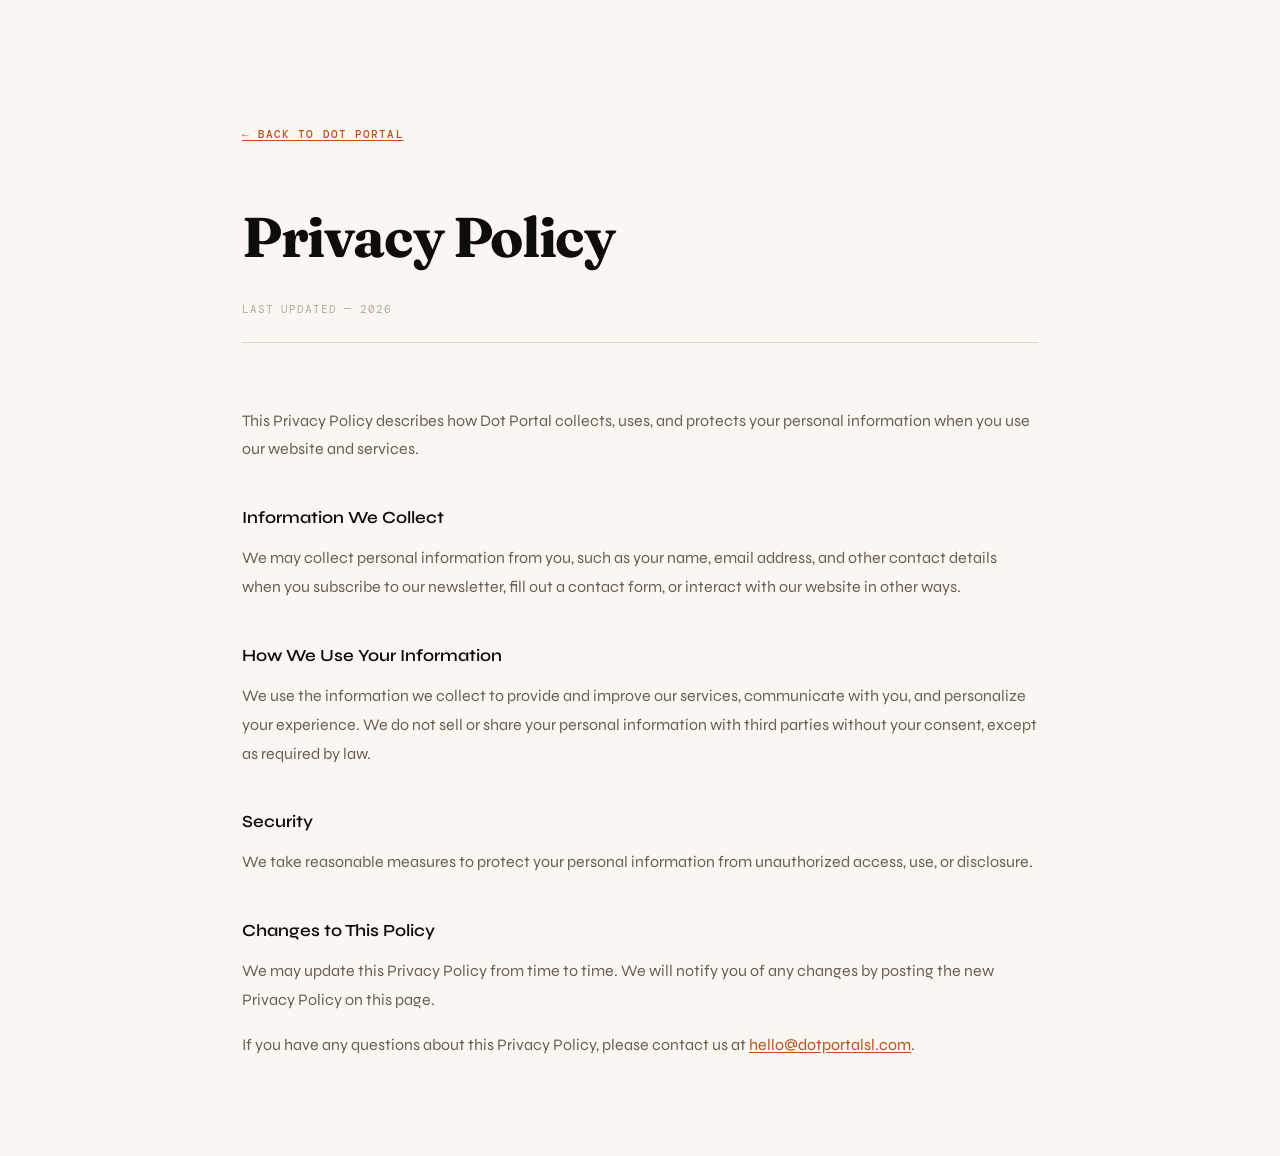
==== privacy-policy.html @ a1b84927 "Audit: performance, security & SEO improvements Performance - Remove Font Awesome CDN (~100KB render" ====
<!DOCTYPE html>
<html lang="en">
<head>
    <meta charset="UTF-8">
    <meta name="viewport" content="width=device-width, initial-scale=1.0">
    <meta name="description" content="Privacy Policy for Dot Portal. Learn how we collect, use, and protect your personal information.">
    <meta name="robots" content="index, follow">
    <title>Privacy Policy &mdash; Dot Portal</title>
    <link rel="canonical" href="https://www.dotportalsl.com/privacy-policy.html">
    <meta name="theme-color" content="#faf7f2" media="(prefers-color-scheme: light)">
    <meta name="theme-color" content="#100e0b" media="(prefers-color-scheme: dark)">
    <link rel="icon" type="image/png" sizes="32x32" href="/images/favicon/favicon-32x32.png">
    <link rel="preconnect" href="https://fonts.googleapis.com">
    <link rel="preconnect" href="https://fonts.gstatic.com" crossorigin>
    <link href="https://fonts.googleapis.com/css2?family=Fraunces:opsz,wght@9..144,300..900&family=Syne:wght@400;500;600;700&family=DM+Mono:wght@400;500&display=swap" rel="stylesheet">
    <link rel="stylesheet" href="/assets/css/style.css">
</head>
<body>
    <div class="page-wrap">
        <a href="/" class="page-back">&larr; Back to Dot Portal</a>
        <h1>Privacy Policy</h1>
        <span class="page-date">Last updated &mdash; 2026</span>

        <p>This Privacy Policy describes how Dot Portal collects, uses, and protects your personal information when you use our website and services.</p>

        <h2>Information We Collect</h2>
        <p>We may collect personal information from you, such as your name, email address, and other contact details when you subscribe to our newsletter, fill out a contact form, or interact with our website in other ways.</p>

        <h2>How We Use Your Information</h2>
        <p>We use the information we collect to provide and improve our services, communicate with you, and personalize your experience. We do not sell or share your personal information with third parties without your consent, except as required by law.</p>

        <h2>Security</h2>
        <p>We take reasonable measures to protect your personal information from unauthorized access, use, or disclosure.</p>

        <h2>Changes to This Policy</h2>
        <p>We may update this Privacy Policy from time to time. We will notify you of any changes by posting the new Privacy Policy on this page.</p>

        <p>If you have any questions about this Privacy Policy, please contact us at <a href="mailto:hello@dotportalsl.com">hello@dotportalsl.com</a>.</p>
    </div>
    <script src="/assets/js/script.js" defer></script>
</body>
</html>
---- assets/css/style.css ----
/* ================================================================
   DOT PORTAL — WARM EDITORIAL REDESIGN
   Fraunces + Syne + DM Mono
   Light & Dark theme — warm parchment palette
   ================================================================ */

/* === DESIGN TOKENS === */
:root {
    --color-bg:          #faf7f2;
    --color-bg-alt:      #f3ede4;
    --color-bg-card:     #ede5d8;
    --color-ink:         #0f0d0a;
    --color-ink-muted:   #6b5f52;
    --color-ink-faint:   #b5a899;
    --color-accent:      #bf4e1a;
    --color-accent-warm: #e87a3f;
    --color-rule:        #ddd4c7;

    --font-display: 'Fraunces', Georgia, serif;
    --font-body:    'Syne', system-ui, sans-serif;
    --font-mono:    'DM Mono', 'Courier New', monospace;

    --sp-1:  0.25rem;
    --sp-2:  0.5rem;
    --sp-3:  0.75rem;
    --sp-4:  1rem;
    --sp-5:  1.25rem;
    --sp-6:  1.5rem;
    --sp-8:  2rem;
    --sp-10: 2.5rem;
    --sp-12: 3rem;
    --sp-16: 4rem;
    --sp-20: 5rem;
    --sp-24: 6rem;
    --sp-32: 8rem;

    --container-max:    1160px;
    --container-narrow: 860px;
    --philosophy-num-size: 26px;

    --ease-out:   cubic-bezier(0.16, 1, 0.3, 1);
    --ease-inout: cubic-bezier(0.4, 0, 0.2, 1);
    --dur-fast:   140ms;
    --dur-base:   270ms;
    --dur-slow:   500ms;
}

[data-theme="dark"] {
    --color-bg:          #100e0b;
    --color-bg-alt:      #181410;
    --color-bg-card:     #211c16;
    --color-ink:         #f0ebe3;
    --color-ink-muted:   #9e8e7c;
    --color-ink-faint:   #5a4f44;
    --color-accent:      #e8703a;
    --color-accent-warm: #f09060;
    --color-rule:        #2a2320;
}

/* === RESET === */
*, *::before, *::after {
    margin: 0;
    padding: 0;
    box-sizing: border-box;
}

html {
    font-size: 16px;
    scroll-behavior: smooth;
    -webkit-font-smoothing: antialiased;
    -moz-osx-font-smoothing: grayscale;
}

body {
    font-family: var(--font-body);
    font-weight: 400;
    line-height: 1.65;
    color: var(--color-ink);
    background-color: var(--color-bg);
    overflow-x: hidden;
    transition:
        background-color var(--dur-slow) var(--ease-inout),
        color var(--dur-slow) var(--ease-inout);
}

a   { color: inherit; text-decoration: none; }
img { max-width: 100%; height: auto; display: block; }

button {
    font-family: inherit;
    border: none;
    background: none;
    cursor: pointer;
    color: inherit;
}

/* === LAYOUT === */
.container {
    max-width: var(--container-max);
    margin: 0 auto;
    padding: 0 var(--sp-8);
}

/* === HEADER === */
.header {
    position: fixed;
    top: 0; left: 0; right: 0;
    z-index: 100;
    padding: var(--sp-8) 0;
    transition:
        padding var(--dur-base) var(--ease-inout),
        background-color var(--dur-base) var(--ease-inout),
        border-color var(--dur-base) var(--ease-inout),
        box-shadow var(--dur-base) var(--ease-inout);
}

.header.scrolled {
    padding: var(--sp-4) 0;
    background-color: color-mix(in srgb, var(--color-bg) 94%, transparent);
    backdrop-filter: blur(20px);
    -webkit-backdrop-filter: blur(20px);
    border-bottom: 1px solid var(--color-rule);
}

[data-theme="dark"] .header.scrolled {
    background-color: color-mix(in srgb, var(--color-bg) 94%, transparent);
}

.nav {
    max-width: var(--container-max);
    margin: 0 auto;
    padding: 0 var(--sp-8);
    display: flex;
    align-items: center;
    justify-content: space-between;
}

.nav-logo img {
    height: 34px;
    width: auto;
    opacity: 0.88;
    transition: opacity var(--dur-fast);
}
.nav-logo:hover img { opacity: 1; }

.nav-right {
    display: flex;
    align-items: center;
    gap: var(--sp-5);
}

.nav-links {
    display: flex;
    align-items: center;
    gap: var(--sp-8);
}

.nav-link {
    font-family: var(--font-body);
    font-size: 0.875rem;
    font-weight: 500;
    color: var(--color-ink-muted);
    transition: color var(--dur-fast);
    letter-spacing: 0.01em;
}
.nav-link:hover { color: var(--color-ink); }

.nav-link--cta {
    color: var(--color-ink);
    padding: var(--sp-2) var(--sp-5);
    border: 1.5px solid var(--color-rule);
    border-radius: 100px;
    transition:
        background-color var(--dur-fast),
        border-color var(--dur-fast),
        color var(--dur-fast);
}
.nav-link--cta:hover {
    background-color: var(--color-ink);
    border-color: var(--color-ink);
    color: var(--color-bg);
}

.theme-toggle {
    display: flex;
    align-items: center;
    justify-content: center;
    width: 36px;
    height: 36px;
    color: var(--color-ink-muted);
    border-radius: 50%;
    font-size: 0.875rem;
    transition: color var(--dur-fast), background-color var(--dur-fast);
}
.theme-toggle:hover {
    color: var(--color-ink);
    background-color: var(--color-bg-card);
}

.nav-toggle {
    display: none;
    flex-direction: column;
    gap: 5px;
    width: 36px;
    height: 36px;
    align-items: center;
    justify-content: center;
    padding: var(--sp-2);
}
.nav-toggle span {
    width: 22px;
    height: 1.5px;
    background: var(--color-ink);
    border-radius: 2px;
    transition: transform var(--dur-base) var(--ease-inout), opacity var(--dur-fast);
    transform-origin: center;
}
.nav-toggle.active span:first-child {
    transform: rotate(45deg) translate(0, 4px);
}
.nav-toggle.active span:last-child {
    transform: rotate(-45deg) translate(0, -4px);
}

/* === HERO === */
.hero {
    min-height: 100vh;
    min-height: 100svh;
    display: flex;
    flex-direction: column;
    justify-content: center;
    padding: calc(var(--sp-32) + 60px) var(--sp-8) var(--sp-24);
    position: relative;
    overflow: hidden;
    background:
        radial-gradient(ellipse 100% 65% at 50% -5%, rgba(191, 78, 26, 0.08) 0%, transparent 65%),
        var(--color-bg);
    transition: background-color var(--dur-slow) var(--ease-inout);
}

[data-theme="dark"] .hero {
    background:
        radial-gradient(ellipse 100% 65% at 50% -5%, rgba(232, 112, 58, 0.1) 0%, transparent 65%),
        var(--color-bg);
}

/* Animated grain texture */
.hero::before {
    content: '';
    position: absolute;
    inset: -50%;
    width: 200%;
    height: 200%;
    background-image: url("data:image/svg+xml,%3Csvg viewBox='0 0 300 300' xmlns='http://www.w3.org/2000/svg'%3E%3Cfilter id='n'%3E%3CfeTurbulence type='fractalNoise' baseFrequency='0.85' numOctaves='4' stitchTiles='stitch'/%3E%3C/filter%3E%3Crect width='100%25' height='100%25' filter='url(%23n)'/%3E%3C/svg%3E");
    opacity: 0.038;
    pointer-events: none;
    animation: grain 10s steps(12) infinite;
}

@keyframes grain {
    0%, 100% { transform: translate(0, 0); }
    10%  { transform: translate(-5%, -10%); }
    20%  { transform: translate(-15%, 5%); }
    30%  { transform: translate(7%, -20%); }
    40%  { transform: translate(-5%, 25%); }
    50%  { transform: translate(-12%, 10%); }
    60%  { transform: translate(15%, 0%); }
    70%  { transform: translate(0%, 15%); }
    80%  { transform: translate(5%, 30%); }
    90%  { transform: translate(-10%, 10%); }
}

.hero-content {
    max-width: var(--container-max);
    width: 100%;
    margin: 0 auto;
    position: relative;
    z-index: 1;
}

.hero-eyebrow {
    font-family: var(--font-mono);
    font-size: 0.6875rem;
    font-weight: 500;
    text-transform: uppercase;
    letter-spacing: 0.14em;
    color: var(--color-accent);
    display: block;
    margin-bottom: var(--sp-6);
    opacity: 0;
    animation: fadeUp 0.9s var(--ease-out) 0.1s forwards;
}

.hero-title {
    font-family: var(--font-display);
    font-size: clamp(3.25rem, 9vw, 7.5rem);
    font-weight: 800;
    line-height: 1.02;
    letter-spacing: -0.03em;
    font-variation-settings: 'opsz' 72;
    margin-bottom: var(--sp-8);
    color: var(--color-ink);
}

.hero-line {
    display: block;
    opacity: 0;
    animation: fadeUp 0.9s var(--ease-out) forwards;
}
.hero-line:nth-child(1) { animation-delay: 0.2s; }
.hero-line:nth-child(2) { animation-delay: 0.35s; }
.hero-line--accent { color: var(--color-accent); }

.hero-subtitle {
    font-family: var(--font-body);
    font-size: clamp(1.0625rem, 2.2vw, 1.3125rem);
    color: var(--color-ink-muted);
    max-width: 540px;
    line-height: 1.7;
    opacity: 0;
    animation: fadeUp 0.9s var(--ease-out) 0.55s forwards;
}

.hero-scroll {
    position: absolute;
    bottom: var(--sp-10);
    left: var(--sp-8);
    display: flex;
    align-items: center;
    gap: var(--sp-4);
    opacity: 0;
    animation: fadeIn 0.8s ease 1.1s forwards;
    z-index: 1;
}

.hero-scroll-text {
    font-family: var(--font-mono);
    font-size: 0.625rem;
    font-weight: 500;
    text-transform: uppercase;
    letter-spacing: 0.16em;
    color: var(--color-ink-faint);
}

.hero-scroll-line {
    width: 52px;
    height: 1px;
    background: var(--color-rule);
    position: relative;
    overflow: hidden;
}
.hero-scroll-line::after {
    content: '';
    position: absolute;
    top: 0; left: -100%;
    width: 100%; height: 100%;
    background: var(--color-accent);
    animation: scrollLine 2.5s ease-in-out 1.8s infinite;
}

@keyframes fadeUp {
    from { opacity: 0; transform: translateY(32px); }
    to   { opacity: 1; transform: translateY(0); }
}
@keyframes fadeIn {
    to { opacity: 1; }
}
@keyframes scrollLine {
    0%   { left: -100%; }
    50%  { left: 100%; }
    100% { left: 100%; }
}

/* === SCROLL REVEAL === */
.reveal {
    opacity: 0;
    transform: translateY(28px);
    transition:
        opacity 0.7s var(--ease-out),
        transform 0.7s var(--ease-out);
}
.reveal.is-visible {
    opacity: 1;
    transform: translateY(0);
}

/* === SECTION COMMON === */
.section-header {
    margin-bottom: var(--sp-16);
}

.section-label {
    display: block;
    font-family: var(--font-mono);
    font-size: 0.6875rem;
    font-weight: 500;
    text-transform: uppercase;
    letter-spacing: 0.14em;
    color: var(--color-accent);
    margin-bottom: var(--sp-5);
}

.section-title {
    font-family: var(--font-display);
    font-size: clamp(1.75rem, 4vw, 3rem);
    font-weight: 700;
    line-height: 1.2;
    letter-spacing: -0.025em;
    font-variation-settings: 'opsz' 32;
    color: var(--color-ink);
    max-width: 620px;
}

/* === PRODUCTS === */
.products {
    padding: clamp(60px, 8vw, 100px) 0 clamp(80px, 10vw, 120px);
    background: var(--color-bg-alt);
    border-top: 1px solid var(--color-rule);
    transition: background-color var(--dur-slow) var(--ease-inout);
}

.product-grid {
    display: grid;
    grid-template-columns: 1fr 1fr;
    gap: var(--sp-6);
    align-items: start;
}

.product-card {
    position: relative;
    background: var(--color-bg);
    border: 1px solid var(--color-rule);
    border-radius: 3px;
    padding: var(--sp-10);
    overflow: hidden;
    display: block;
    text-decoration: none;
    color: inherit;
    transition:
        border-color var(--dur-base),
        box-shadow var(--dur-base),
        background-color var(--dur-slow) var(--ease-inout);
}



/* Left-border reveal on hover */
.product-card::before {
    content: '';
    position: absolute;
    left: 0; top: 0; bottom: 0;
    width: 3px;
    background: var(--color-accent);
    transform: scaleY(0);
    transform-origin: top;
    transition: transform var(--dur-slow) var(--ease-out);
}
.product-card:hover::before,
.product-card:focus-visible::before { transform: scaleY(1); }

.product-card:hover {
    border-color: var(--color-accent);
    box-shadow: 0 8px 40px rgba(191, 78, 26, 0.08);
}
[data-theme="dark"] .product-card:hover {
    box-shadow: 0 8px 40px rgba(232, 112, 58, 0.1);
}

.product-number {
    font-family: var(--font-mono);
    font-size: 0.6875rem;
    font-weight: 500;
    letter-spacing: 0.1em;
    color: var(--color-ink-faint);
    margin-bottom: var(--sp-8);
    display: block;
    transition: color var(--dur-fast);
}
.product-card:hover .product-number { color: var(--color-accent); }

.product-icon-wrap {
    width: 52px;
    height: 52px;
    display: flex;
    align-items: center;
    justify-content: center;
    background: var(--color-bg-card);
    border-radius: 12px;
    font-size: 1.375rem;
    color: var(--color-ink-muted);
    margin-bottom: var(--sp-6);
    transition:
        background-color var(--dur-fast),
        color var(--dur-fast);
}
.product-card:hover .product-icon-wrap {
    color: var(--color-accent);
}

.product-header {
    display: flex;
    align-items: baseline;
    gap: var(--sp-4);
    margin-bottom: var(--sp-4);
    flex-wrap: wrap;
}

.product-name {
    font-family: var(--font-display);
    font-size: clamp(1.875rem, 3.5vw, 2.625rem);
    font-weight: 700;
    letter-spacing: -0.025em;
    font-variation-settings: 'opsz' 28;
    color: var(--color-ink);
    line-height: 1;
    transition: color var(--dur-fast);
}
.product-card:hover .product-name { color: var(--color-accent); }

.product-status {
    font-family: var(--font-mono);
    font-size: 0.5625rem;
    font-weight: 500;
    text-transform: uppercase;
    letter-spacing: 0.1em;
    color: var(--color-accent);
    padding: 3px 8px;
    border: 1px solid var(--color-rule);
    border-radius: 100px;
    white-space: nowrap;
}

.product-description {
    font-size: 1rem;
    color: var(--color-ink-muted);
    line-height: 1.75;
    max-width: 400px;
}

/* === PHILOSOPHY === */
.philosophy {
    padding: clamp(60px, 8vw, 100px) 0;
    background: var(--color-bg);
    border-top: 1px solid var(--color-rule);
    transition: background-color var(--dur-slow) var(--ease-inout);
}

.philosophy-list {
    border-top: 1px solid var(--color-rule);
}

.philosophy-item {
    position: relative;
    border-bottom: 1px solid var(--color-rule);
    cursor: pointer;
    outline: none;
    overflow: hidden;
    transition: background-color var(--dur-base);
}

/* Oversized watermark number */
.philosophy-item::before {
    content: attr(data-number);
    position: absolute;
    right: -0.05em;
    top: 50%;
    transform: translateY(-50%);
    font-family: var(--font-display);
    font-size: clamp(6rem, 14vw, 11rem);
    font-weight: 800;
    font-variation-settings: 'opsz' 72;
    line-height: 1;
    color: var(--color-ink);
    opacity: 0.035;
    pointer-events: none;
    transition: opacity var(--dur-base), color var(--dur-base);
    user-select: none;
}
.philosophy-item.active::before {
    opacity: 0.055;
    color: var(--color-accent);
}
.philosophy-item.active {
    background-color: rgba(191, 78, 26, 0.028);
}
[data-theme="dark"] .philosophy-item.active {
    background-color: rgba(232, 112, 58, 0.04);
}

.philosophy-header {
    display: flex;
    align-items: center;
    gap: var(--sp-6);
    padding: var(--sp-6) 0;
    position: relative;
    z-index: 1;
}

.philosophy-num {
    font-family: var(--font-mono);
    font-size: 0.6875rem;
    font-weight: 500;
    color: var(--color-ink-faint);
    min-width: var(--philosophy-num-size);
    letter-spacing: 0.05em;
    transition: color var(--dur-fast);
}
.philosophy-item:hover .philosophy-num,
.philosophy-item.active .philosophy-num { color: var(--color-accent); }

.philosophy-title {
    font-family: var(--font-body);
    font-size: clamp(1rem, 2vw, 1.1875rem);
    font-weight: 600;
    color: var(--color-ink-muted);
    letter-spacing: -0.01em;
    flex: 1;
    transition: color var(--dur-fast);
}
.philosophy-item:hover .philosophy-title,
.philosophy-item.active .philosophy-title { color: var(--color-ink); }

.philosophy-chevron {
    font-size: 0.6875rem;
    color: var(--color-ink-faint);
    transition: transform var(--dur-base) var(--ease-out), color var(--dur-fast);
    flex-shrink: 0;
}
.philosophy-item.active .philosophy-chevron {
    transform: rotate(180deg);
    color: var(--color-accent);
}

.philosophy-content {
    max-height: 0;
    overflow: hidden;
    transition: max-height 0.45s var(--ease-out);
    position: relative;
    z-index: 1;
}
.philosophy-item.active .philosophy-content { max-height: 1200px; }

.philosophy-body {
    padding: 0 var(--sp-8) var(--sp-8) calc(var(--philosophy-num-size) + var(--sp-6));
}
.philosophy-body p {
    font-size: 1rem;
    color: var(--color-ink-muted);
    line-height: 1.8;
    max-width: 560px;
}

/* === FOOTER === */
.footer {
    background: var(--color-bg-alt);
    border-top: 1px solid var(--color-rule);
    padding: clamp(60px, 8vw, 100px) 0 var(--sp-8);
    transition: background-color var(--dur-slow) var(--ease-inout);
}

.footer-inner {
    max-width: var(--container-max);
    margin: 0 auto;
    padding: 0 var(--sp-8);
}

.footer-main {
    display: grid;
    grid-template-columns: 1fr auto;
    gap: var(--sp-16);
    align-items: end;
    padding-bottom: var(--sp-16);
    border-bottom: 1px solid var(--color-rule);
    margin-bottom: var(--sp-6);
}

.footer-cta .section-label { margin-bottom: var(--sp-5); }

.footer-email {
    display: inline-flex;
    align-items: baseline;
    gap: var(--sp-3);
    font-family: var(--font-display);
    font-size: clamp(1.5rem, 4.5vw, 3.25rem);
    font-weight: 700;
    letter-spacing: -0.03em;
    font-variation-settings: 'opsz' 36;
    color: var(--color-ink);
    line-height: 1.1;
    position: relative;
    text-decoration: none;
    transition: color var(--dur-fast);
}

/* Underline-draw on hover */
.footer-email::after {
    content: '';
    position: absolute;
    bottom: -4px; left: 0;
    width: 0; height: 2px;
    background: var(--color-accent);
    transition: width var(--dur-slow) var(--ease-out);
}
.footer-email:hover::after { width: 100%; }
.footer-email:hover { color: var(--color-accent); }

.footer-email-arrow {
    font-size: 0.6em;
    display: inline-block;
    transition: transform var(--dur-base) var(--ease-out);
}
.footer-email:hover .footer-email-arrow { transform: translate(8px, -2px); }

.footer-social {
    display: flex;
    flex-direction: column;
    gap: var(--sp-3);
    align-items: flex-end;
}

.social-link {
    width: 44px; height: 44px;
    display: flex;
    align-items: center;
    justify-content: center;
    border: 1px solid var(--color-rule);
    border-radius: 50%;
    font-size: 0.875rem;
    color: var(--color-ink-muted);
    transition:
        border-color var(--dur-fast),
        color var(--dur-fast),
        transform var(--dur-fast);
}
.social-link:hover {
    border-color: var(--color-accent);
    color: var(--color-accent);
    transform: translateY(-2px);
}

.footer-bottom {
    display: flex;
    justify-content: space-between;
    align-items: center;
    padding-top: var(--sp-4);
}

.footer-copyright {
    font-family: var(--font-mono);
    font-size: 0.6875rem;
    color: var(--color-ink-faint);
    letter-spacing: 0.02em;
}

.footer-links {
    display: flex;
    gap: var(--sp-6);
}
.footer-links a {
    font-family: var(--font-mono);
    font-size: 0.6875rem;
    color: var(--color-ink-faint);
    letter-spacing: 0.04em;
    text-transform: uppercase;
    transition: color var(--dur-fast);
}
.footer-links a:hover { color: var(--color-ink); }

/* === MOBILE MENU === */
.mobile-menu {
    position: fixed;
    inset: 0;
    background: var(--color-bg);
    z-index: 99;
    display: flex;
    flex-direction: column;
    justify-content: center;
    align-items: flex-start;
    padding: var(--sp-24) var(--sp-8);
    gap: var(--sp-2);
    opacity: 0;
    visibility: hidden;
    transition:
        opacity var(--dur-base) var(--ease-inout),
        visibility var(--dur-base),
        background-color var(--dur-slow) var(--ease-inout);
}
.mobile-menu.active {
    opacity: 1;
    visibility: visible;
}
.mobile-menu .nav-link {
    font-family: var(--font-display);
    font-size: clamp(2rem, 8vw, 3.5rem);
    font-weight: 700;
    letter-spacing: -0.025em;
    font-variation-settings: 'opsz' 36;
    color: var(--color-ink-muted);
    transition: color var(--dur-fast);
    line-height: 1.2;
}
.mobile-menu .nav-link:hover { color: var(--color-accent); }

.mobile-menu-footer {
    position: absolute;
    bottom: var(--sp-8);
    left: var(--sp-8);
}

.mobile-theme-toggle {
    font-family: var(--font-mono);
    font-size: 0.6875rem;
    font-weight: 500;
    text-transform: uppercase;
    letter-spacing: 0.1em;
    color: var(--color-ink-faint);
    display: flex;
    align-items: center;
    gap: var(--sp-2);
    transition: color var(--dur-fast);
    padding: 0;
}
.mobile-theme-toggle:hover { color: var(--color-ink); }

/* === RESPONSIVE === */
@media (max-width: 1024px) {
    .product-grid {
        grid-template-columns: 1fr;
        max-width: 560px;
    }
}

@media (max-width: 768px) {
    .nav-links  { display: none; }
    .nav-toggle { display: flex; }

    .hero {
        padding-top: calc(var(--sp-20) + 70px);
        padding-bottom: var(--sp-16);
    }
    .hero-scroll {
        position: static;
        margin-top: var(--sp-16);
    }

    .footer-main {
        grid-template-columns: 1fr;
        gap: var(--sp-10);
        align-items: start;
    }
    .footer-social {
        flex-direction: row;
        align-items: center;
    }
    .footer-bottom {
        flex-direction: column;
        gap: var(--sp-3);
        text-align: center;
    }
}

@media (max-width: 480px) {
    .container    { padding: 0 var(--sp-5); }
    .nav          { padding: 0 var(--sp-5); }
    .footer-inner { padding: 0 var(--sp-5); }
    .hero         { padding-left: var(--sp-5); padding-right: var(--sp-5); }
    .product-card { padding: var(--sp-6); }
    .footer-email { font-size: 1.375rem; }
    .mobile-menu  { padding: var(--sp-20) var(--sp-5); }
}

/* === STANDALONE LEGAL PAGES === */
.page-wrap {
    max-width: var(--container-narrow);
    margin: 0 auto;
    padding: 120px var(--sp-8) var(--sp-20);
    min-height: 100svh;
}

.page-back {
    display: inline-flex;
    align-items: center;
    gap: var(--sp-2);
    font-family: var(--font-mono);
    font-size: 0.6875rem;
    font-weight: 500;
    text-transform: uppercase;
    letter-spacing: 0.1em;
    color: var(--color-ink-faint);
    margin-bottom: var(--sp-12);
    transition: color var(--dur-fast);
}
.page-back:hover { color: var(--color-ink); }

.page-wrap h1 {
    font-family: var(--font-display);
    font-size: clamp(2rem, 5vw, 3.5rem);
    font-weight: 700;
    letter-spacing: -0.025em;
    font-variation-settings: 'opsz' 36;
    margin-bottom: var(--sp-4);
    color: var(--color-ink);
}

.page-date {
    font-family: var(--font-mono);
    font-size: 0.6875rem;
    color: var(--color-ink-faint);
    letter-spacing: 0.08em;
    text-transform: uppercase;
    margin-bottom: var(--sp-16);
    display: block;
    border-bottom: 1px solid var(--color-rule);
    padding-bottom: var(--sp-6);
}

.page-wrap h2 {
    font-family: var(--font-body);
    font-size: 1.0625rem;
    font-weight: 600;
    margin-top: var(--sp-10);
    margin-bottom: var(--sp-3);
    color: var(--color-ink);
}

.page-wrap p {
    font-size: 1rem;
    color: var(--color-ink-muted);
    line-height: 1.8;
    margin-bottom: var(--sp-4);
}

.page-wrap a {
    color: var(--color-accent);
    text-decoration: underline;
    text-underline-offset: 2px;
}

/* === FOCUS & SELECTION === */
:focus-visible {
    outline: 2px solid var(--color-accent);
    outline-offset: 3px;
}

::selection {
    background: rgba(191, 78, 26, 0.18);
    color: var(--color-ink);
}
[data-theme="dark"] ::selection {
    background: rgba(232, 112, 58, 0.25);
}

/* === REDUCED MOTION === */
@media (prefers-reduced-motion: reduce) {
    *, *::before, *::after {
        animation-duration: 0.01ms !important;
        animation-iteration-count: 1 !important;
        transition-duration: 0.01ms !important;
    }
    html { scroll-behavior: auto; }
    .hero::before { animation: none; }
    .reveal { opacity: 1; transform: none; }
}

/* ================================================================
   ENHANCEMENTS — Hero visuals, layout polish, copy improvements
   ================================================================ */

/* === HERO: Large faint DP wordmark === */
.hero-wordmark {
    position: absolute;
    right: -0.05em;
    bottom: -0.2em;
    font-family: var(--font-display);
    font-size: clamp(14rem, 30vw, 28rem);
    font-weight: 900;
    font-variation-settings: 'opsz' 144;
    line-height: 0.85;
    color: var(--color-ink);
    opacity: 0.028;
    pointer-events: none;
    user-select: none;
    letter-spacing: -0.06em;
    z-index: 0;
    transition: color var(--dur-slow) var(--ease-inout);
}
[data-theme="dark"] .hero-wordmark {
    opacity: 0.04;
}

/* === HERO: Floating product pill badges === */
.hero-products {
    position: absolute;
    bottom: var(--sp-10);
    right: var(--sp-8);
    display: flex;
    gap: var(--sp-3);
    z-index: 1;
    opacity: 0;
    animation: fadeIn 0.8s ease 1.3s forwards;
}

.hero-product-pill {
    display: inline-flex;
    align-items: center;
    gap: var(--sp-2);
    font-family: var(--font-mono);
    font-size: 0.625rem;
    font-weight: 500;
    letter-spacing: 0.1em;
    text-transform: uppercase;
    color: var(--color-ink-faint);
    border: 1px solid var(--color-rule);
    border-radius: 100px;
    padding: var(--sp-2) var(--sp-4);
    background: transparent;
    transition:
        color var(--dur-fast),
        border-color var(--dur-fast),
        background-color var(--dur-slow) var(--ease-inout);
}
.hero-product-pill .icon {
    font-size: 0.5625rem;
    color: var(--color-accent);
}

/* === INLINE SVG ICONS (replaces Font Awesome) === */
.icon {
    width: 1em;
    height: 1em;
    fill: currentColor;
    display: inline-block;
    vertical-align: -0.125em;
    flex-shrink: 0;
}
.icon-sun { display: none; }
[data-theme="dark"] .icon-moon { display: none; }
[data-theme="dark"] .icon-sun { display: inline-block; }

/* === PHILOSOPHY: Watermark shows faintly on hover too === */
.philosophy-item:hover::before {
    opacity: 0.045;
}

/* === FOOTER: Prevent email wrapping uglily on tiny screens === */
.footer-email {
    overflow-wrap: anywhere;
    word-break: break-word;
}

/* === MOBILE: hide hero pills on very small screens === */
@media (max-width: 480px) {
    .hero-products { display: none; }
    .hero-wordmark { font-size: 10rem; opacity: 0.025; }
}
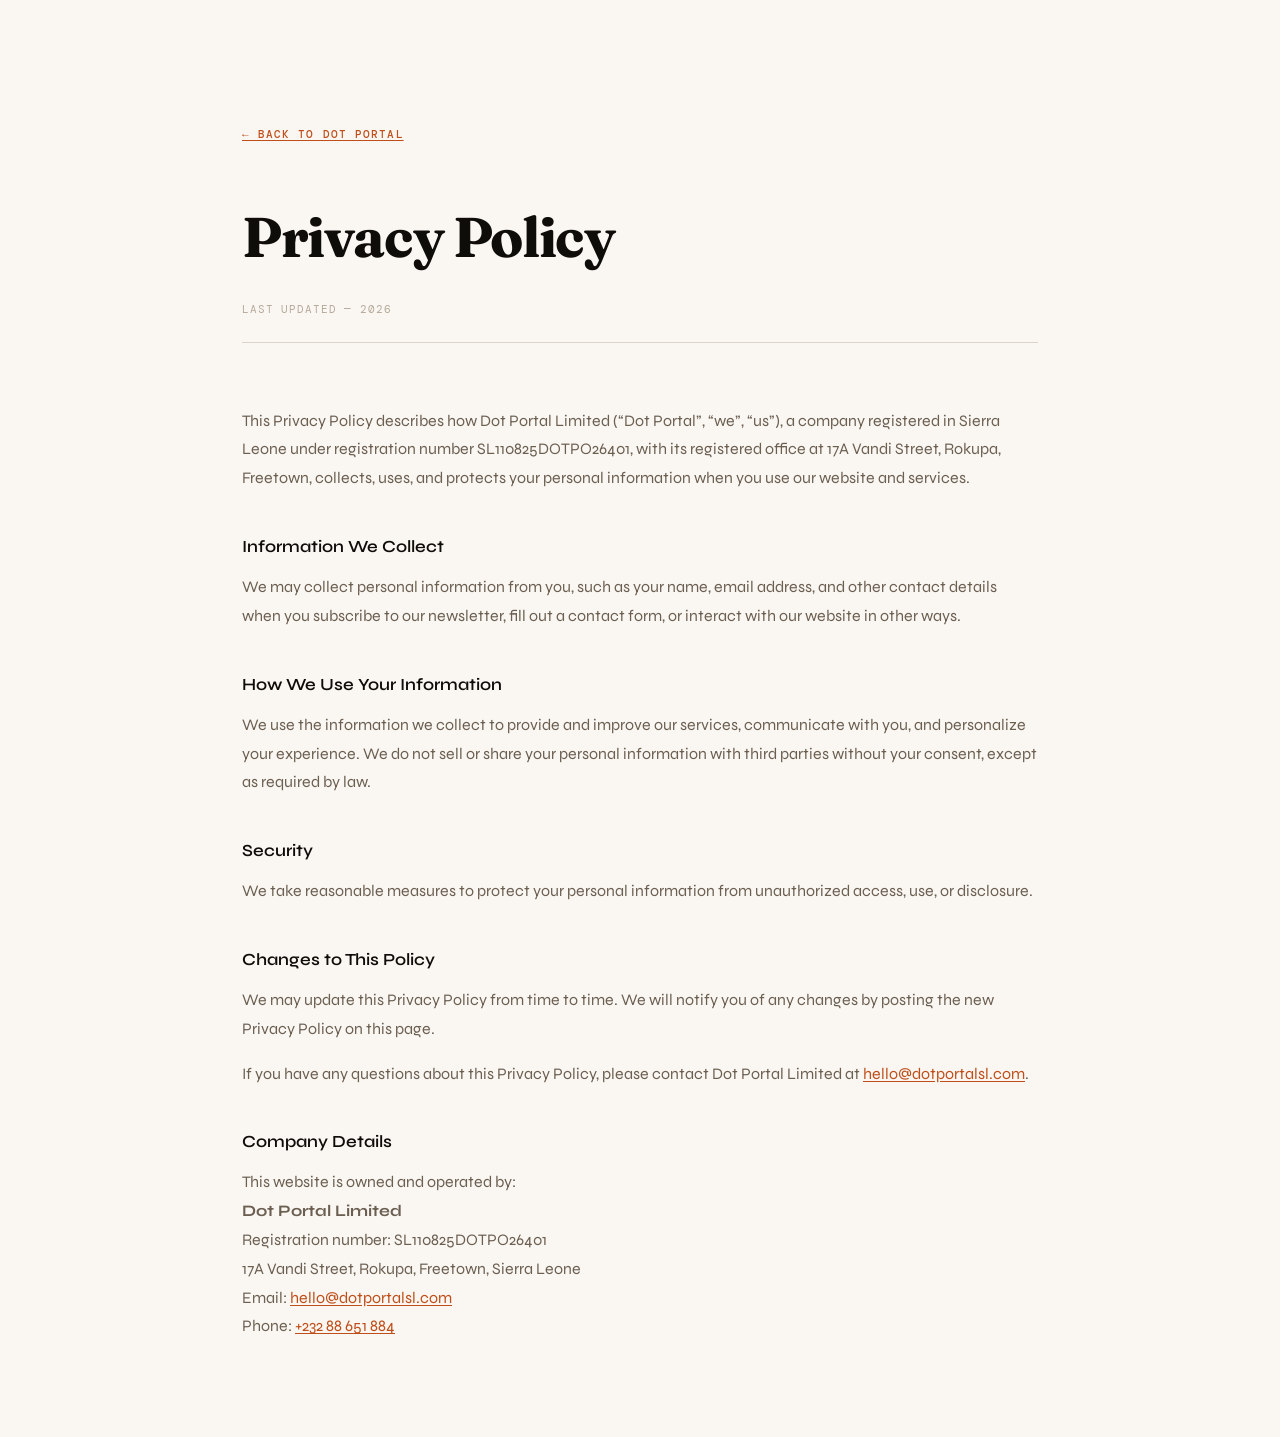
==== commit 9e04ab99: "add legal entity details for Meta business verification Facebook rejected business verification beca" ====
--- a/privacy-policy.html
+++ b/privacy-policy.html
@@ -3,9 +3,9 @@
 <head>
     <meta charset="UTF-8">
     <meta name="viewport" content="width=device-width, initial-scale=1.0">
-    <meta name="description" content="Privacy Policy for Dot Portal. Learn how we collect, use, and protect your personal information.">
+    <meta name="description" content="Privacy Policy for Dot Portal Limited, Freetown, Sierra Leone. Learn how we collect, use, and protect your personal information.">
     <meta name="robots" content="index, follow">
-    <title>Privacy Policy &mdash; Dot Portal</title>
+    <title>Privacy Policy &mdash; Dot Portal Limited</title>
     <link rel="canonical" href="https://www.dotportalsl.com/privacy-policy.html">
     <meta name="theme-color" content="#faf7f2" media="(prefers-color-scheme: light)">
     <meta name="theme-color" content="#100e0b" media="(prefers-color-scheme: dark)">
@@ -21,7 +21,7 @@
         <h1>Privacy Policy</h1>
         <span class="page-date">Last updated &mdash; 2026</span>
 
-        <p>This Privacy Policy describes how Dot Portal collects, uses, and protects your personal information when you use our website and services.</p>
+        <p>This Privacy Policy describes how Dot Portal Limited (&ldquo;Dot Portal&rdquo;, &ldquo;we&rdquo;, &ldquo;us&rdquo;), a company registered in Sierra Leone under registration number SL110825DOTPO26401, with its registered office at 17A Vandi Street, Rokupa, Freetown, collects, uses, and protects your personal information when you use our website and services.</p>
 
         <h2>Information We Collect</h2>
         <p>We may collect personal information from you, such as your name, email address, and other contact details when you subscribe to our newsletter, fill out a contact form, or interact with our website in other ways.</p>
@@ -35,7 +35,17 @@
         <h2>Changes to This Policy</h2>
         <p>We may update this Privacy Policy from time to time. We will notify you of any changes by posting the new Privacy Policy on this page.</p>
 
-        <p>If you have any questions about this Privacy Policy, please contact us at <a href="mailto:hello@dotportalsl.com">hello@dotportalsl.com</a>.</p>
+        <p>If you have any questions about this Privacy Policy, please contact Dot Portal Limited at <a href="mailto:hello@dotportalsl.com">hello@dotportalsl.com</a>.</p>
+        <h2>Company Details</h2>
+        <p>
+            This website is owned and operated by:<br>
+            <strong>Dot Portal Limited</strong><br>
+            Registration number: SL110825DOTPO26401<br>
+            17A Vandi Street, Rokupa, Freetown, Sierra Leone<br>
+            Email: <a href="mailto:hello@dotportalsl.com">hello@dotportalsl.com</a><br>
+            Phone: <a href="tel:+23288651884">+232 88 651 884</a>
+        </p>
+
     </div>
     <script src="/assets/js/script.js" defer></script>
 </body>
--- a/assets/css/style.css
+++ b/assets/css/style.css
@@ -421,9 +421,9 @@
 
 .product-grid {
     display: grid;
-    grid-template-columns: 1fr 1fr;
+    grid-template-columns: repeat(3, 1fr);
     gap: var(--sp-6);
-    align-items: start;
+    align-items: stretch;
 }
 
 .product-card {
@@ -431,7 +431,7 @@
     background: var(--color-bg);
     border: 1px solid var(--color-rule);
     border-radius: 3px;
-    padding: var(--sp-10);
+    padding: clamp(1.75rem, 2.6vw, 2.5rem);
     overflow: hidden;
     display: block;
     text-decoration: none;
@@ -737,6 +737,34 @@
     color: var(--color-accent);
     transform: translateY(-2px);
 }
+
+.footer-legal {
+    padding-bottom: var(--sp-5);
+    border-bottom: 1px solid var(--color-rule);
+}
+
+.footer-address {
+    display: flex;
+    flex-wrap: wrap;
+    gap: var(--sp-2) var(--sp-6);
+    font-style: normal;
+    font-family: var(--font-mono);
+    font-size: 0.6875rem;
+    letter-spacing: 0.02em;
+    color: var(--color-ink-faint);
+}
+
+.footer-legal-name {
+    color: var(--color-ink-muted);
+    font-weight: 500;
+}
+
+.footer-address a {
+    color: inherit;
+    text-decoration: none;
+    transition: color var(--dur-fast);
+}
+.footer-address a:hover { color: var(--color-accent); }
 
 .footer-bottom {
     display: flex;
